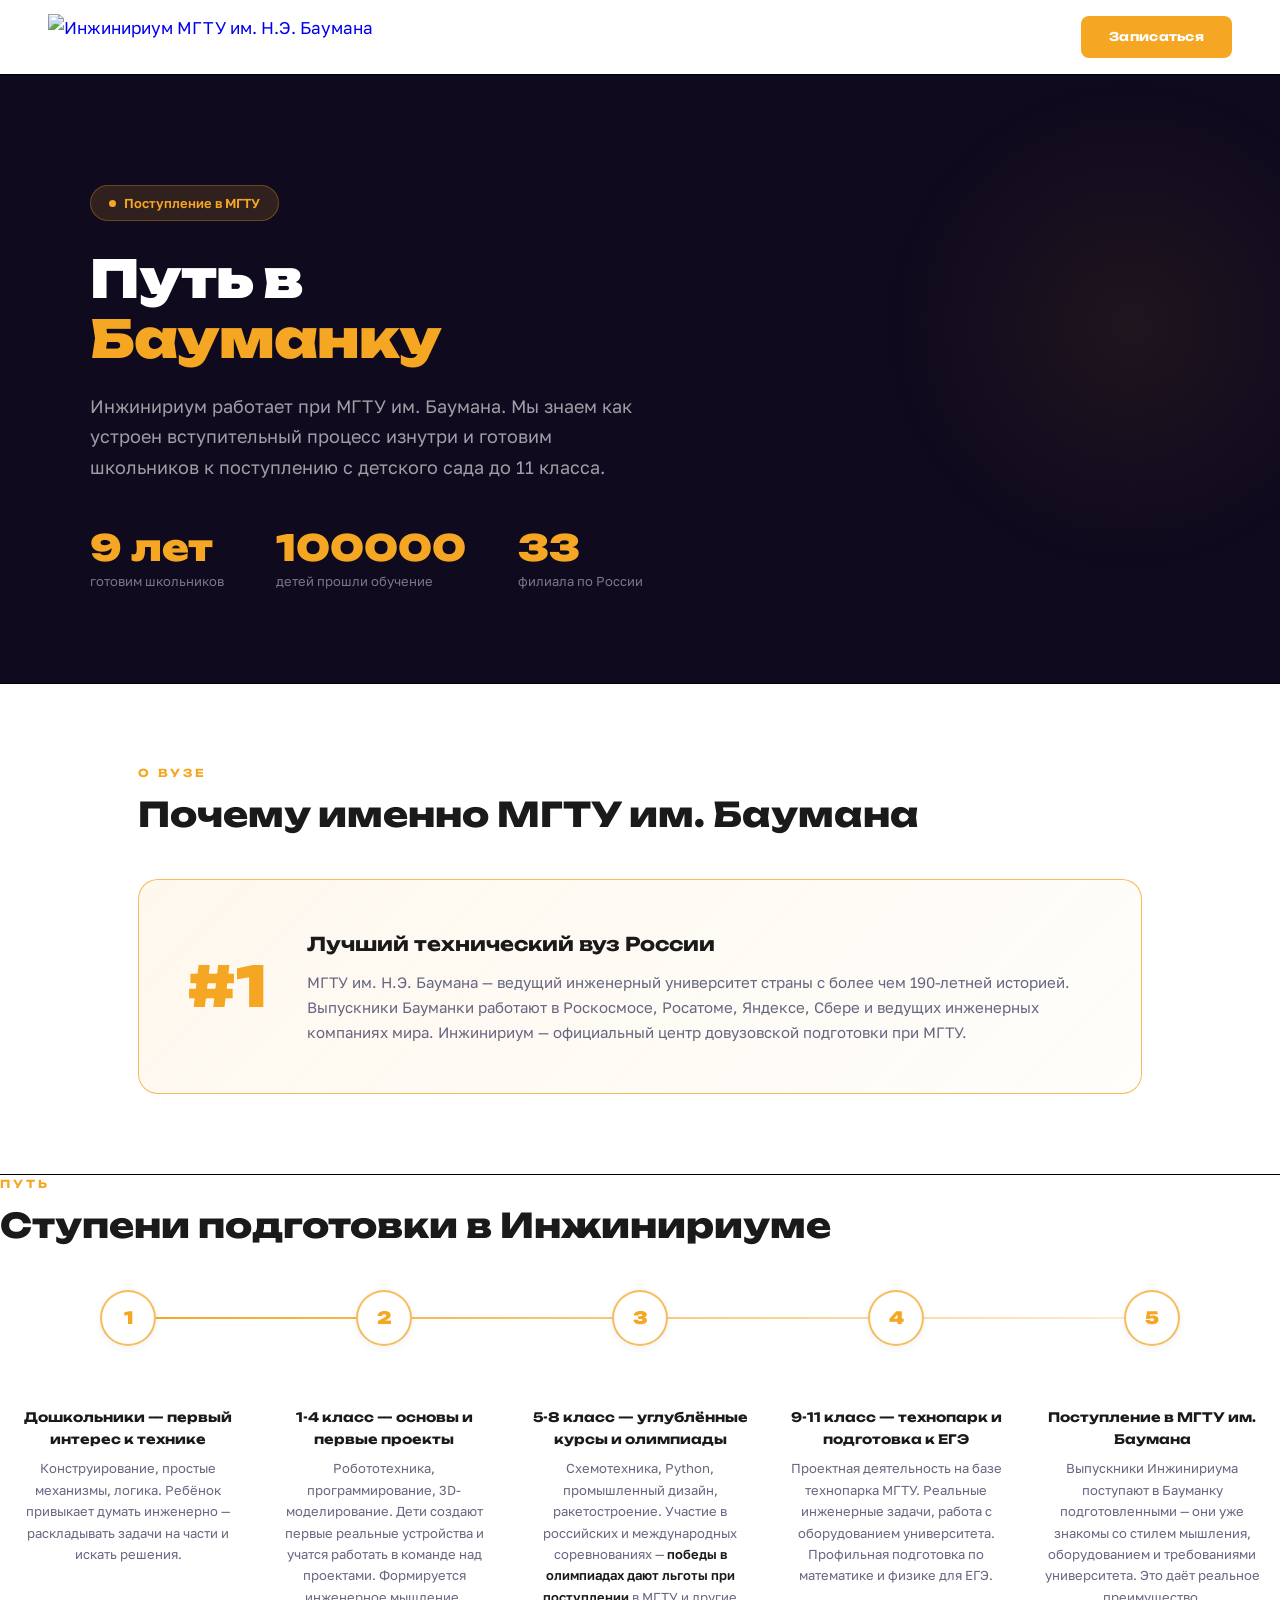
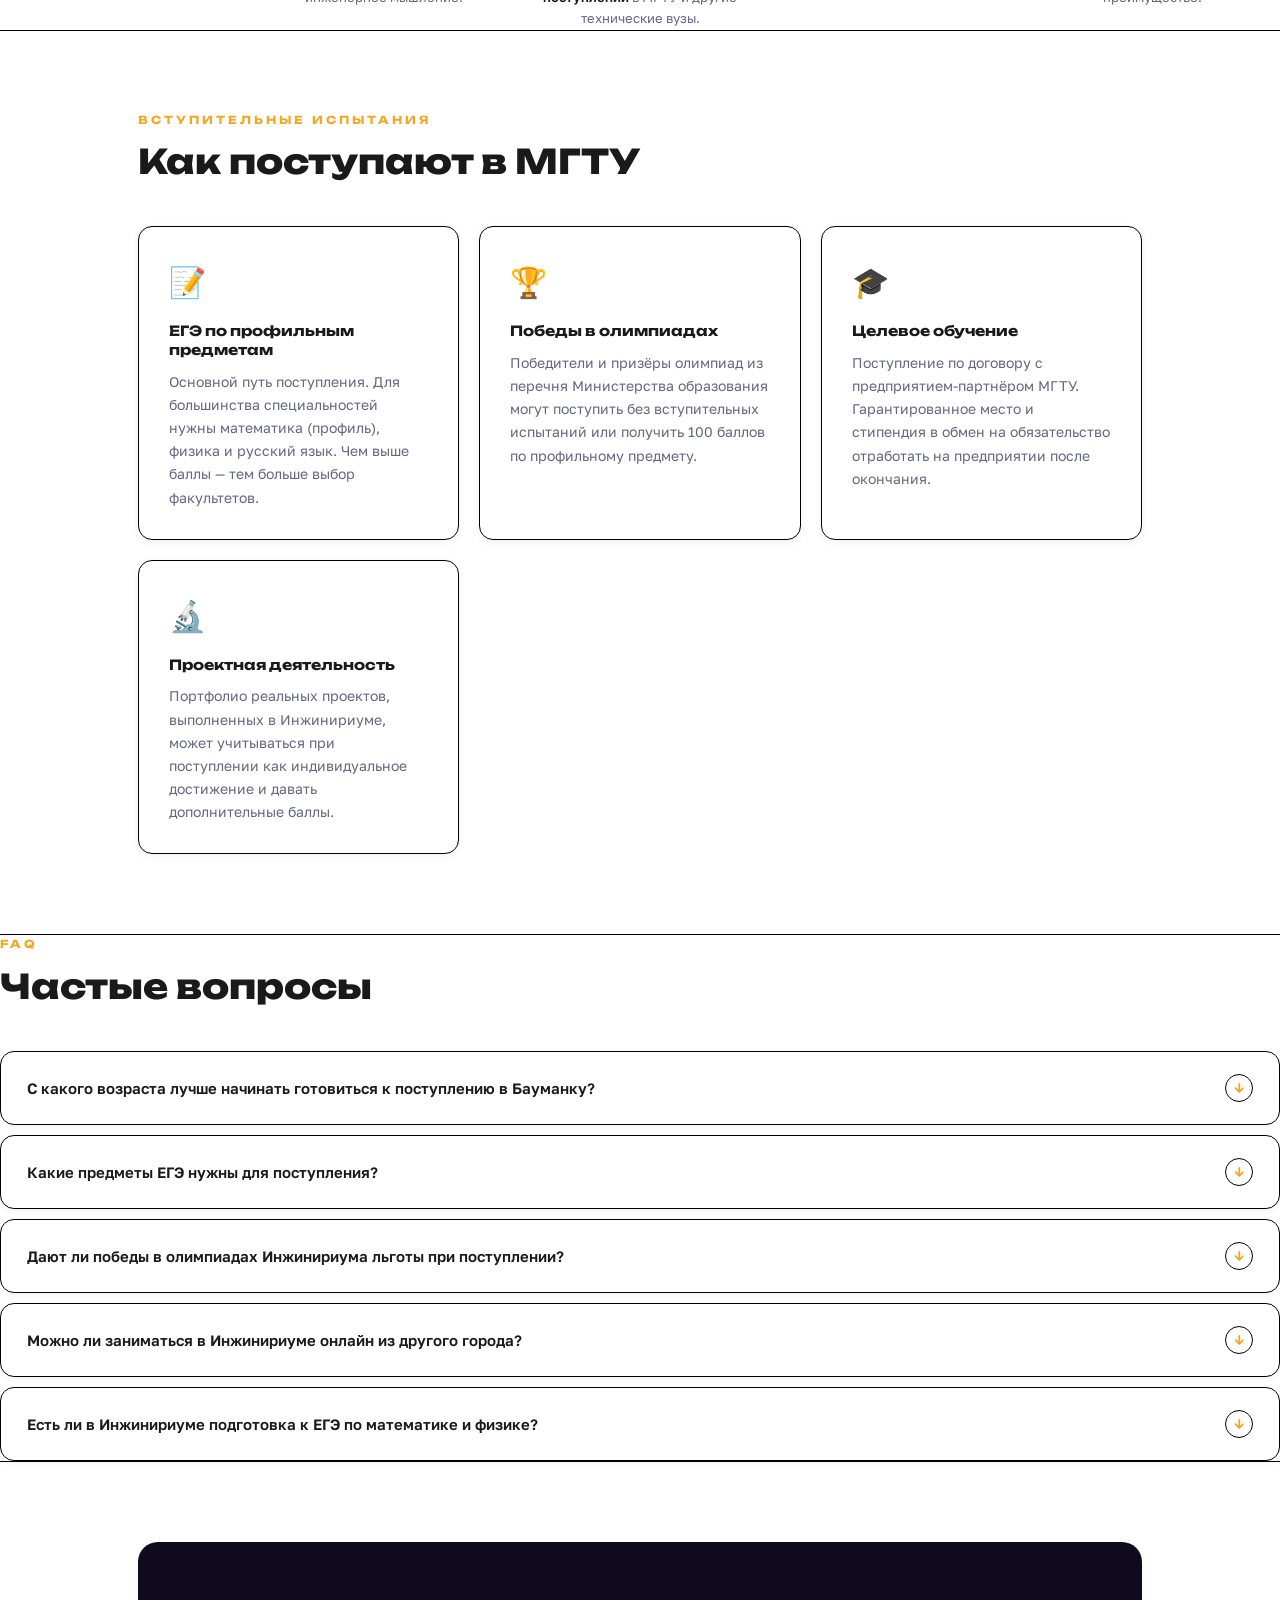
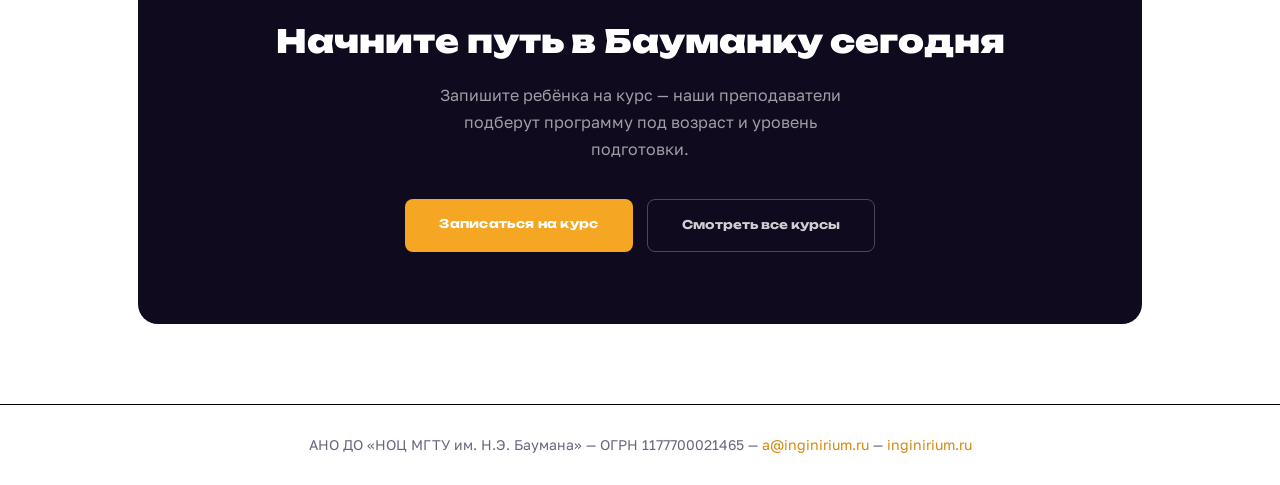
==== Pages/PageBvsu/index.html @ eb34a363 "Completed some pages finnaly" ====
<!DOCTYPE html>
<html lang="ru">
<head>
  <meta charset="UTF-8">
  <meta name="viewport" content="width=device-width, initial-scale=1.0">

  <title>Как поступить в МГТУ им. Баумана — Инжинириум</title>

  <meta name="Description" content="Как поступить в МГТУ им. Баумана после курсов Инжинириума. Ступени подготовки, олимпиады, ЕГЭ и советы от преподавателей Бауманки.">
  <meta property="og:title"       content="Как поступить в Бауманку — Инжинириум">
  <meta property="og:description" content="Инжинириум при МГТУ им. Баумана готовит школьников к поступлению в ведущий технический вуз страны. Узнайте с чего начать.">
  <meta property="og:url"         content="https://inginirium.ru/kak-postupit-v-bmstu/">
  <link rel="canonical"           href="https://inginirium.ru/kak-postupit-v-bmstu/">

  <link rel="preconnect" href="https://fonts.googleapis.com">
  <link href="https://fonts.googleapis.com/css2?family=Unbounded:wght@400;600;700;900&family=Golos+Text:wght@400;500;600&display=swap" rel="stylesheet">

  <link rel="stylesheet" href="style.css">
</head>
<body>

  <!-- ========== ШАПКА ========== -->
  <header class="header">
    <a href="https://inginirium.ru" class="header__logo">
      <img src="../../PageMaternskyKapital/src/logo.png" alt="Инжинириум МГТУ им. Н.Э. Баумана">
    </a>
    <a href="https://inginirium.ru/#zapisatsya" class="header__cta">Записаться</a>
  </header>


  <!-- ========== HERO ========== -->
  <div class="hero"><div class="hero__inner">
    <div class="hero__badge">
      <span class="hero__badge-dot"></span>
      Поступление в МГТУ
    </div>

    <h1 class="hero__title">
      Путь в<br>
      <em>Бауманку</em>
    </h1>

    <p class="hero__desc">
      Инжинириум работает при МГТУ им. Баумана. Мы знаем как устроен
      вступительный процесс изнутри и готовим школьников к поступлению
      с детского сада до 11 класса.
    </p>

    <div class="hero__stats">
      <div class="stat">
        <span class="stat__num" data-target="9" data-suffix=" лет">0</span>
        <span class="stat__label">готовим школьников</span>
      </div>
      <div class="stat">
        <span class="stat__num" data-target="100000" data-suffix="">0</span>
        <span class="stat__label">детей прошли обучение</span>
      </div>
      <div class="stat">
        <span class="stat__num" data-target="33" data-suffix="">0</span>
        <span class="stat__label">филиала по России</span>
      </div>
    </div>
  </div>

  </div></div>

  <div class="section-divider"></div>


  <!-- ========== ПОЧЕМУ БАУМАНКА ========== -->
  <section class="section">
    <p class="section__label">О вузе</p>
    <h2 class="section__title">Почему именно МГТУ им. Баумана</h2>

    <div class="highlight-box">
      <div class="highlight-box__amount">#1</div>
      <div class="highlight-box__text">
        <h3>Лучший технический вуз России</h3>
        <p>
          МГТУ им. Н.Э. Баумана — ведущий инженерный университет страны с более
          чем 190-летней историей. Выпускники Бауманки работают в Роскосмосе,
          Росатоме, Яндексе, Сбере и ведущих инженерных компаниях мира.
          Инжинириум — официальный центр довузовской подготовки при МГТУ.
        </p>
      </div>
    </div>
  </section>

  </div></div>

  <div class="section-divider"></div>


  <!-- ========== СТУПЕНИ ========== -->
  <section class="section--purple">
    <div class="section__inner">
      <p class="section__label">Путь</p>
      <h2 class="section__title">Ступени подготовки в Инжинириуме</h2>

      <div class="steps">

        <div class="step">
          <div class="step__num">1</div>
          <div class="step__content">
            <h3>Дошкольники — первый интерес к технике</h3>
            <p>
              Конструирование, простые механизмы, логика. Ребёнок привыкает
              думать инженерно — раскладывать задачи на части и искать решения.
            </p>
          </div>
        </div>

        <div class="step">
          <div class="step__num">2</div>
          <div class="step__content">
            <h3>1-4 класс — основы и первые проекты</h3>
            <p>
              Робототехника, программирование, 3D-моделирование. Дети создают
              первые реальные устройства и учатся работать в команде над
              проектами. Формируется инженерное мышление.
            </p>
          </div>
        </div>

        <div class="step">
          <div class="step__num">3</div>
          <div class="step__content">
            <h3>5-8 класс — углублённые курсы и олимпиады</h3>
            <p>
              Схемотехника, Python, промышленный дизайн, ракетостроение.
              Участие в российских и международных соревнованиях —
              <strong>победы в олимпиадах дают льготы при поступлении</strong>
              в МГТУ и другие технические вузы.
            </p>
          </div>
        </div>

        <div class="step">
          <div class="step__num">4</div>
          <div class="step__content">
            <h3>9-11 класс — технопарк и подготовка к ЕГЭ</h3>
            <p>
              Проектная деятельность на базе технопарка МГТУ. Реальные
              инженерные задачи, работа с оборудованием университета.
              Профильная подготовка по математике и физике для ЕГЭ.
            </p>
          </div>
        </div>

        <div class="step">
          <div class="step__num">5</div>
          <div class="step__content">
            <h3>Поступление в МГТУ им. Баумана</h3>
            <p>
              Выпускники Инжинириума поступают в Бауманку подготовленными —
              они уже знакомы со стилем мышления, оборудованием и требованиями
              университета. Это даёт реальное преимущество.
            </p>
          </div>
        </div>

      </div>
    </div>
  </section>

  </div></div>

  <div class="section-divider"></div>


  <!-- ========== КАК ПОСТУПИТЬ ========== -->
  <section class="section">
    <p class="section__label">Вступительные испытания</p>
    <h2 class="section__title">Как поступают в МГТУ</h2>

    <div class="cards">
      <div class="card">
        <span class="card__icon">📝</span>
        <h3>ЕГЭ по профильным предметам</h3>
        <p>Основной путь поступления. Для большинства специальностей нужны математика (профиль), физика и русский язык. Чем выше баллы — тем больше выбор факультетов.</p>
      </div>
      <div class="card">
        <span class="card__icon">🏆</span>
        <h3>Победы в олимпиадах</h3>
        <p>Победители и призёры олимпиад из перечня Министерства образования могут поступить без вступительных испытаний или получить 100 баллов по профильному предмету.</p>
      </div>
      <div class="card">
        <span class="card__icon">🎓</span>
        <h3>Целевое обучение</h3>
        <p>Поступление по договору с предприятием-партнёром МГТУ. Гарантированное место и стипендия в обмен на обязательство отработать на предприятии после окончания.</p>
      </div>
      <div class="card">
        <span class="card__icon">🔬</span>
        <h3>Проектная деятельность</h3>
        <p>Портфолио реальных проектов, выполненных в Инжинириуме, может учитываться при поступлении как индивидуальное достижение и давать дополнительные баллы.</p>
      </div>
    </div>
  </section>

  </div></div>

  <div class="section-divider"></div>


  <!-- ========== FAQ ========== -->
  <section class="section--purple">
    <div class="section__inner">
      <p class="section__label">FAQ</p>
      <h2 class="section__title">Частые вопросы</h2>

      <div class="faq">

        <div class="faq__item">
          <button class="faq__question">
            С какого возраста лучше начинать готовиться к поступлению в Бауманку?
            <div class="faq__arrow">↓</div>
          </button>
          <div class="faq__answer">
            <div class="faq__answer-inner">
              Чем раньше — тем лучше. Курсы Инжинириума начинаются с дошкольного возраста.
              Дети которые занимаются с 1-2 класса приходят в 9-11 класс уже с опытом
              реальных проектов, победами в олимпиадах и сформированным инженерным мышлением.
            </div>
          </div>
        </div>

        <div class="faq__item">
          <button class="faq__question">
            Какие предметы ЕГЭ нужны для поступления?
            <div class="faq__arrow">↓</div>
          </button>
          <div class="faq__answer">
            <div class="faq__answer-inner">
              Для большинства инженерных специальностей МГТУ нужны математика (профильный уровень),
              физика и русский язык. Для IT-направлений вместо физики может потребоваться
              информатика. Точный набор зависит от выбранного факультета.
            </div>
          </div>
        </div>

        <div class="faq__item">
          <button class="faq__question">
            Дают ли победы в олимпиадах Инжинириума льготы при поступлении?
            <div class="faq__arrow">↓</div>
          </button>
          <div class="faq__answer">
            <div class="faq__answer-inner">
              Льготы при поступлении дают только олимпиады из официального перечня
              Министерства образования. Мы готовим детей к участию именно в таких
              соревнованиях — российских и международных чемпионатах профессионального мастерства.
            </div>
          </div>
        </div>

        <div class="faq__item">
          <button class="faq__question">
            Можно ли заниматься в Инжинириуме онлайн из другого города?
            <div class="faq__arrow">↓</div>
          </button>
          <div class="faq__answer">
            <div class="faq__answer-inner">
              Да. У нас есть онлайн-формат обучения по большинству курсов.
              Занятия проходят в прямом эфире с преподавателем, есть домашние задания
              и проверка работ. Программа идентична очному формату.
            </div>
          </div>
        </div>

        <div class="faq__item">
          <button class="faq__question">
            Есть ли в Инжинириуме подготовка к ЕГЭ по математике и физике?
            <div class="faq__arrow">↓</div>
          </button>
          <div class="faq__answer">
            <div class="faq__answer-inner">
              Да. В программе технопарка для 9-11 классов есть профильная подготовка
              по математике и физике с фокусом на формат ЕГЭ. Занятия ведут
              преподаватели МГТУ им. Баумана.
            </div>
          </div>
        </div>

      </div>
    </div>
  </section>

  </div></div>

  <div class="section-divider"></div>


  <!-- ========== CTA ========== -->
  <section class="section">
    <div class="cta">
      <h2>Начните путь в Бауманку сегодня</h2>
      <p>Запишите ребёнка на курс — наши преподаватели подберут программу под возраст и уровень подготовки.</p>
      <div class="cta__buttons">
        <a href="https://inginirium.ru/#zapisatsya" class="btn-primary">Записаться на курс</a>
        <a href="https://inginirium.ru/courses/"    class="btn-secondary">Смотреть все курсы</a>
      </div>
    </div>
  </section>


  <!-- ========== FOOTER ========== -->
  <footer class="footer">
    <p>
      АНО ДО «НОЦ МГТУ им. Н.Э. Баумана» — ОГРН&nbsp;1177700021465 —
      <a href="mailto:a@inginirium.ru">a@inginirium.ru</a> —
      <a href="https://inginirium.ru">inginirium.ru</a>
    </p>
  </footer>

  <script src="main.js"></script>

</body>
</html>
---- Pages/PageBvsu/style.css ----
/* =============================================
   ИНЖИНИРИУМ — Страница материнского капитала
   style.css
   ============================================= */

/* === ПЕРЕМЕННЫЕ === */
:root {
  --gold:        #F5A623;
  --gold-dark:   #D4880A;
  --gold-light:  rgba(245,166,35,0.1);
  --gold-border: rgba(245, 165, 35, 0.738);
  --purple: #813f8e;
  --purple-dark: #592c62;

  --bg:          #FFFFFF;
  --bg-section:  #F8F8F8;
  --bg-card:     #FFFFFF;

  --text:        #1A1A1A;
  --text-muted:  #666680;
  --border:      #000000;

  --font-head:   'Unbounded', sans-serif;
  --font-body:   'Golos Text', sans-serif;

  --radius-sm:   8px;
  --radius-md:   14px;
  --radius-lg:   20px;

  --shadow-sm:   0 2px 8px rgba(0,0,0,0.06);
  --shadow-md:   0 6px 24px rgba(0,0,0,0.08);
  --shadow-gold: 0 10px 30px rgba(245,166,35,0.35);
  --shadow-purple: 0 10px 30px rgba(192, 0, 231, 0.35);
}

/* === СБРОС === */
*, *::before, *::after {
  box-sizing: border-box;
  margin: 0;
  padding: 0;
}

html {
  scroll-behavior: smooth;
}

body {
  background: var(--bg);
  color: var(--text);
  font-family: var(--font-body);
  font-size: 17px;
  line-height: 1.7;
  overflow-x: hidden;
}

/* =============================================
   HEADER
   ============================================= */
.header {
  position: sticky;
  top: 0;
  z-index: 100;
  background: rgba(255,255,255,0.95);
  backdrop-filter: blur(12px);
  border-bottom: 1px solid var(--border);
  padding: 14px 48px;
  display: flex;
  align-items: center;
  justify-content: space-between;
  opacity: 0;
  transform: translateY(-16px);
  animation: fadeDown 0.5s ease forwards 0.1s;
}

.header__logo {
  display: flex;
  align-items: center;
  text-decoration: none;
}

.header__logo img {
  height: 46px;
  width: auto;
  display: block;
}

.header__cta {
  background: var(--gold);
  color: #fff;
  padding: 11px 28px;
  border-radius: var(--radius-sm);
  font-family: var(--font-head);
  font-size: 12px;
  font-weight: 700;
  text-decoration: none;
  letter-spacing: 0.3px;
  transition: background 0.2s, transform 0.2s, box-shadow 0.2s;
}

.header__cta:hover {
  background: var(--purple);
  transform: translateY(-2px);
}

/* =============================================
   HERO
   ============================================= */
.hero {
  padding: 96px 48px 80px;
  max-width: 1100px;
  margin: 0 auto;
  position: relative;
}

.hero::after {
  content: '';
  position: absolute;
  top: 0;
  right: -100px;
  width: 500px;
  height: 500px;
  background: radial-gradient(circle, rgba(245,166,35,0.07) 0%, transparent 70%);
  pointer-events: none;
}

.hero__badge {
  display: inline-flex;
  align-items: center;
  gap: 8px;
  background: var(--gold-light);
  border: 1px solid var(--gold-border);
  border-radius: 100px;
  padding: 6px 18px;
  font-size: 13px;
  font-weight: 600;
  color: var(--gold-dark);
  margin-bottom: 28px;
  opacity: 0;
  animation: fadeUp 0.6s ease forwards 0.3s;
}

.hero__badge-dot {
  width: 7px;
  height: 7px;
  border-radius: 50%;
  background: var(--gold);
  animation: pulse 2s infinite;
  flex-shrink: 0;
}

.hero__title {
  font-family: var(--font-head);
  font-size: clamp(30px, 4.5vw, 52px);
  font-weight: 900;
  line-height: 1.15;
  letter-spacing: -1px;
  color: var(--text);
  margin-bottom: 22px;
  opacity: 0;
  animation: fadeUp 0.6s ease forwards 0.4s;
}

.hero__title em {
  font-style: normal;
  color: var(--gold);
}

.hero__desc {
  font-size: 18px;
  color: var(--text-muted);
  max-width: 560px;
  margin-bottom: 48px;
  opacity: 0;
  animation: fadeUp 0.6s ease forwards 0.5s;
}

.hero__stats {
  display: flex;
  gap: 52px;
  flex-wrap: wrap;
  opacity: 0;
  animation: fadeUp 0.6s ease forwards 0.6s;
}

.stat {
  display: flex;
  flex-direction: column;
}

.stat__num {
  font-family: var(--font-head);
  font-size: 36px;
  font-weight: 900;
  color: var(--gold);
  line-height: 1;
}

.stat__label {
  font-size: 13px;
  color: var(--text-muted);
  margin-top: 4px;
}

/* =============================================
   ОБЩИЕ ЭЛЕМЕНТЫ СЕКЦИЙ
   ============================================= */
.section {
  padding: 80px 48px;
  max-width: 1100px;
  margin: 0 auto;
}

.section--gray {
  max-width: 100%;
  background: var(--bg-section);
  padding: 80px 0;
}

.section--gray .section__inner {
  max-width: 1100px;
  margin: 0 auto;
  padding: 0 48px;
}

.section__label {
  font-family: var(--font-head);
  font-size: 11px;
  font-weight: 700;
  letter-spacing: 3px;
  text-transform: uppercase;
  color: var(--gold);
  margin-bottom: 12px;
}

.section__title {
  font-family: var(--font-head);
  font-size: clamp(22px, 2.8vw, 34px);
  font-weight: 800;
  color: var(--text);
  line-height: 1.2;
  margin-bottom: 44px;
}

.section-divider {
  width: 100%;
  height: 1px;
  background: var(--border);
}

/* =============================================
   HIGHLIGHT BOX
   ============================================= */
.highlight-box {
  background: linear-gradient(135deg, rgba(245,166,35,0.08), rgba(245,166,35,0.02));
  border: 1px solid var(--gold-border);
  border-radius: var(--radius-lg);
  padding: 48px;
  display: flex;
  gap: 40px;
  align-items: center;
}

.highlight-box__amount {
  font-family: var(--font-head);
  font-size: 56px;
  font-weight: 900;
  color: var(--gold);
  line-height: 1;
  white-space: nowrap;
  flex-shrink: 0;
}

.highlight-box__amount sup {
  font-size: 28px;
}

.highlight-box__text h3 {
  font-family: var(--font-head);
  font-size: 19px;
  font-weight: 700;
  color: var(--text);
  margin-bottom: 10px;
}

.highlight-box__text p {
  color: var(--text-muted);
  font-size: 15px;
  line-height: 1.65;
}

/* =============================================
   ШАГИ
   ============================================= */
.steps {
  display: flex;
  flex-direction: column;
  position: relative;
}

.steps::before {
  content: '';
  position: absolute;
  left: 27px;
  top: 56px;
  bottom: 56px;
  width: 2px;
  background: linear-gradient(to bottom, var(--gold), transparent);
}

.step {
  display: flex;
  gap: 28px;
  align-items: flex-start;
  padding: 28px 0;
  /* JS-анимация */
  opacity: 0;
  transform: translateX(-24px);
  transition: opacity 0.55s ease, transform 0.55s ease;
}

.step.is-visible {
  opacity: 1;
  transform: translateX(0);
}

.step__num {
  width: 56px;
  height: 56px;
  flex-shrink: 0;
  background: var(--bg);
  border: 2px solid var(--gold-border);
  border-radius: 50%;
  display: flex;
  align-items: center;
  justify-content: center;
  font-family: var(--font-head);
  font-size: 17px;
  font-weight: 900;
  color: var(--gold);
  position: relative;
  z-index: 1;
  box-shadow: var(--shadow-sm);
  transition: background 0.25s, color 0.25s, border-color 0.25s, box-shadow 0.25s;
}

.step:hover .step__num {
  background: var(--gold);
  color: #fff;
  border-color: var(--gold);
  box-shadow: var(--shadow-gold);
}

.step__content h3 {
  font-family: var(--font-head);
  font-size: 17px;
  font-weight: 700;
  color: var(--text);
  margin-bottom: 8px;
  margin-top: 12px;
}

.step__content p {
  color: var(--text-muted);
  font-size: 15px;
  line-height: 1.65;
}

.step__content p strong {
  color: var(--text);
  font-weight: 600;
}

/* =============================================
   КАРТОЧКИ
   ============================================= */
.cards {
  display: grid;
  grid-template-columns: repeat(auto-fit, minmax(240px, 1fr));
  gap: 20px;
}

.card {
  background: var(--bg-card);
  border: 1px solid var(--border);
  border-radius: var(--radius-md);
  padding: 30px;
  box-shadow: var(--shadow-sm);
  /* JS-анимация */
  opacity: 0;
  transform: translateY(24px);
  transition: opacity 0.5s ease, transform 0.5s ease, border-color 0.25s, box-shadow 0.25s;
}

.card.is-visible {
  opacity: 1;
  transform: translateY(0);
}

.card:hover {
  border-color: var(--gold-border);
  box-shadow: var(--shadow-md);
}

.card__icon {
  font-size: 30px;
  margin-bottom: 14px;
  display: block;
}

.card h3 {
  font-family: var(--font-head);
  font-size: 14px;
  font-weight: 700;
  color: var(--text);
  margin-bottom: 10px;
  line-height: 1.35;
}

.card p {
  color: var(--text-muted);
  font-size: 14px;
  line-height: 1.65;
}

/* =============================================
   ДОКУМЕНТЫ
   ============================================= */
.docs-grid {
  display: grid;
  grid-template-columns: repeat(auto-fit, minmax(240px, 1fr));
  gap: 14px;
}

.doc-item {
  display: flex;
  align-items: center;
  gap: 16px;
  background: var(--bg-card);
  border: 1px solid var(--border);
  border-radius: var(--radius-md);
  padding: 18px 22px;
  box-shadow: var(--shadow-sm);
  /* JS-анимация */
  opacity: 0;
  transform: translateY(16px);
  transition: opacity 0.45s ease, transform 0.45s ease, border-color 0.25s;
}

.doc-item.is-visible {
  opacity: 1;
  transform: translateY(0);
}

.doc-item:hover {
  border-color: var(--gold-border);
}

.doc-item__icon {
  width: 40px;
  height: 40px;
  background: var(--gold-light);
  border-radius: 10px;
  display: flex;
  align-items: center;
  justify-content: center;
  font-size: 20px;
  flex-shrink: 0;
}

.doc-item__text {
  font-size: 14px;
  color: var(--text);
  font-weight: 500;
  line-height: 1.4;
}

.doc-item__body {
  display: flex;
  flex-direction: column;
  gap: 10px;
}

.doc-item__download {
  display: inline-flex;
  align-items: center;
  gap: 6px;
  font-size: 13px;
  font-weight: 600;
  color: var(--gold-dark);
  background: var(--gold-light);
  border: 1px solid var(--gold-border);
  border-radius: 6px;
  padding: 6px 12px;
  transition: background 0.2s, transform 0.2s, box-shadow 0.2s;
}

.doc-item__download:hover {
  background: var(--gold);
  color: #fff;
  transform: translateY(-2px);
  box-shadow: 0 6px 16px rgba(245,166,35,0.35);
}

/* =============================================
   FAQ
   ============================================= */
.faq {
  display: flex;
  flex-direction: column;
  gap: 10px;
}

.faq__item {
  background: var(--bg-card);
  border: 1px solid var(--border);
  border-radius: var(--radius-md);
  overflow: hidden;
  box-shadow: var(--shadow-sm);
  /* JS-анимация */
  opacity: 0;
  transform: translateY(16px);
  transition: opacity 0.45s ease, transform 0.45s ease, border-color 0.25s;
}

.faq__item.is-visible {
  opacity: 1;
  transform: translateY(0);
}

.faq__item.is-open {
  border-color: var(--gold-border);
}

.faq__question {
  width: 100%;
  background: none;
  border: none;
  padding: 22px 26px;
  display: flex;
  align-items: center;
  justify-content: space-between;
  gap: 20px;
  cursor: pointer;
  font-family: var(--font-body);
  font-size: 15px;
  font-weight: 600;
  color: var(--text);
  text-align: left;
  transition: color 0.2s;
}

.faq__question:hover {
  color: var(--gold-dark);
}

.faq__arrow {
  width: 28px;
  height: 28px;
  border: 1px solid var(--border);
  border-radius: 50%;
  display: flex;
  align-items: center;
  justify-content: center;
  flex-shrink: 0;
  font-size: 14px;
  color: var(--gold);
  transition: transform 0.3s, background 0.3s, color 0.3s;
}

.faq__item.is-open .faq__arrow {
  transform: rotate(180deg);
  background: var(--gold);
  color: #fff;
}

.faq__answer {
  max-height: 0;
  overflow: hidden;
  transition: max-height 0.4s ease;
}

.faq__answer-inner {
  padding: 0 26px 22px;
  color: var(--text-muted);
  font-size: 15px;
  line-height: 1.7;
}

/* =============================================
   CTA
   ============================================= */
.cta {
  background: var(--text);
  border-radius: var(--radius-lg);
  padding: 72px 48px;
  text-align: center;
  /* JS-анимация */
  opacity: 0;
  transform: translateY(24px);
  transition: opacity 0.55s ease, transform 0.55s ease;
}

.cta.is-visible {
  opacity: 1;
  transform: translateY(0);
}

.cta h2 {
  font-family: var(--font-head);
  font-size: clamp(20px, 2.8vw, 32px);
  font-weight: 900;
  color: #fff;
  margin-bottom: 14px;
}

.cta p {
  color: rgba(255,255,255,0.6);
  font-size: 16px;
  margin-bottom: 36px;
  max-width: 440px;
  margin-left: auto;
  margin-right: auto;
}

.cta__buttons {
  display: flex;
  gap: 14px;
  justify-content: center;
  flex-wrap: wrap;
}

.btn-primary {
  background: var(--gold);
  color: #fff;
  padding: 15px 34px;
  border-radius: var(--radius-sm);
  font-family: var(--font-head);
  font-size: 12px;
  font-weight: 700;
  text-decoration: none;
  letter-spacing: 0.3px;
  transition: background 0.2s, transform 0.2s, box-shadow 0.2s;
  display: inline-block;
}

.btn-primary:hover {
  background: var(--gold-dark);
  transform: translateY(-2px);
  box-shadow: var(--shadow-gold);
}

.btn-secondary {
  background: var(--purple);
  color: #fff;
  padding: 15px 34px;
  border-radius: var(--radius-sm);
  font-family: var(--font-head);
  font-size: 12px;
  font-weight: 700;
  text-decoration: none;
  border: 1px solid rgba(0, 0, 0, 0.2);
  transition: border-color 0.2s, color 0.2s;
  display: inline-block;
}

.btn-secondary:hover {
  border-color: var(--purple-dark);
  transform: translateY(-2px);
  box-shadow: var(--shadow-purple);
  color: #fff;
}

/* =============================================
   FOOTER
   ============================================= */
.footer {
  border-top: 1px solid var(--border);
  padding: 28px 48px;
  text-align: center;
  color: var(--text-muted);
  font-size: 14px;
}

.footer a {
  color: var(--gold-dark);
  text-decoration: none;
}

.footer a:hover {
  text-decoration: underline;
}

/* =============================================
   АНИМАЦИИ
   ============================================= */
@keyframes fadeUp {
  from { opacity: 0; transform: translateY(20px); }
  to   { opacity: 1; transform: translateY(0); }
}

@keyframes fadeDown {
  from { opacity: 0; transform: translateY(-16px); }
  to   { opacity: 1; transform: translateY(0); }
}

@keyframes pulse {
  0%, 100% { opacity: 1; transform: scale(1); }
  50%       { opacity: 0.4; transform: scale(0.75); }
}

/* =============================================
   АДАПТИВ
   ============================================= */
@media (max-width: 860px) {
  .header { padding: 14px 20px; }

  .hero,
  .section { padding: 60px 20px; }

  .section--gray .section__inner { padding: 0 20px; }

  .hero__stats { gap: 28px; }

  .highlight-box {
    flex-direction: column;
    text-align: center;
    padding: 32px 24px;
  }

  .highlight-box__amount { font-size: 44px; }

  .steps::before { left: 21px; }
  .step__num { width: 44px; height: 44px; font-size: 14px; }

  .cta { padding: 48px 24px; }

  .footer { padding: 24px 20px; }
}

/* =============================================
   BMSTU — уникальные стили компоновки
   ============================================= */

/* Hero — тёмный на весь экран */
.hero {
  background: #0F0A1E;
  max-width: 100%;
  padding: 110px 48px 90px;
  margin: 0;
}
.hero__inner {
  max-width: 1100px;
  margin: 0 auto;
}
.hero__title em { color: var(--gold); }
.hero__title { color: #fff; }
.hero__desc { color: rgba(255,255,255,0.6); }
.hero__badge {
  background: rgba(245,166,35,0.15);
  border-color: rgba(245,166,35,0.3);
  color: var(--gold);
}
.hero__badge-dot { background: var(--gold); }
.stat__label { color: rgba(255,255,255,0.45); }

/* Горизонтальный таймлайн ступеней */
.steps {
  display: grid;
  grid-template-columns: repeat(5, 1fr);
  gap: 0;
  position: relative;
}
.steps::before {
  content: '';
  position: absolute;
  top: 27px; left: 10%; right: 10%;
  height: 2px;
  background: linear-gradient(to right, var(--gold), rgba(245,166,35,0.2));
  bottom: auto; width: auto;
}
.step {
  flex-direction: column;
  align-items: center;
  text-align: center;
  padding: 0 12px;
  opacity: 0;
  transform: translateY(24px);
  transition: opacity 0.5s ease, transform 0.5s ease;
}
.step.is-visible { opacity: 1; transform: translateY(0); }
.step__num {
  margin-bottom: 20px;
  position: relative; z-index: 1;
}
.step__content h3 { font-size: 13px; }
.step__content p { font-size: 13px; }

/* CTA с другим фоном */
.cta { background: #0F0A1E; }
.cta h2 { color: #fff; }
.cta p { color: rgba(255,255,255,0.6); }
.btn-primary { background: var(--gold); }
.btn-primary:hover { background: var(--gold-dark); }
.btn-secondary {
  background: transparent;
  color: rgba(255,255,255,0.8);
  border-color: rgba(255,255,255,0.25);
}
.btn-secondary:hover {
  background: rgba(255,255,255,0.08);
  border-color: rgba(255,255,255,0.6);
  color: #fff;
}

/* Адаптив таймлайна */
@media (max-width: 860px) {
  .hero { padding: 60px 20px; }
  .steps {
    grid-template-columns: 1fr;
    gap: 16px;
  }
  .steps::before { display: none; }
  .step {
    flex-direction: row;
    text-align: left;
    align-items: flex-start;
    gap: 20px;
  }
  .step__num { margin-bottom: 0; flex-shrink: 0; }
}
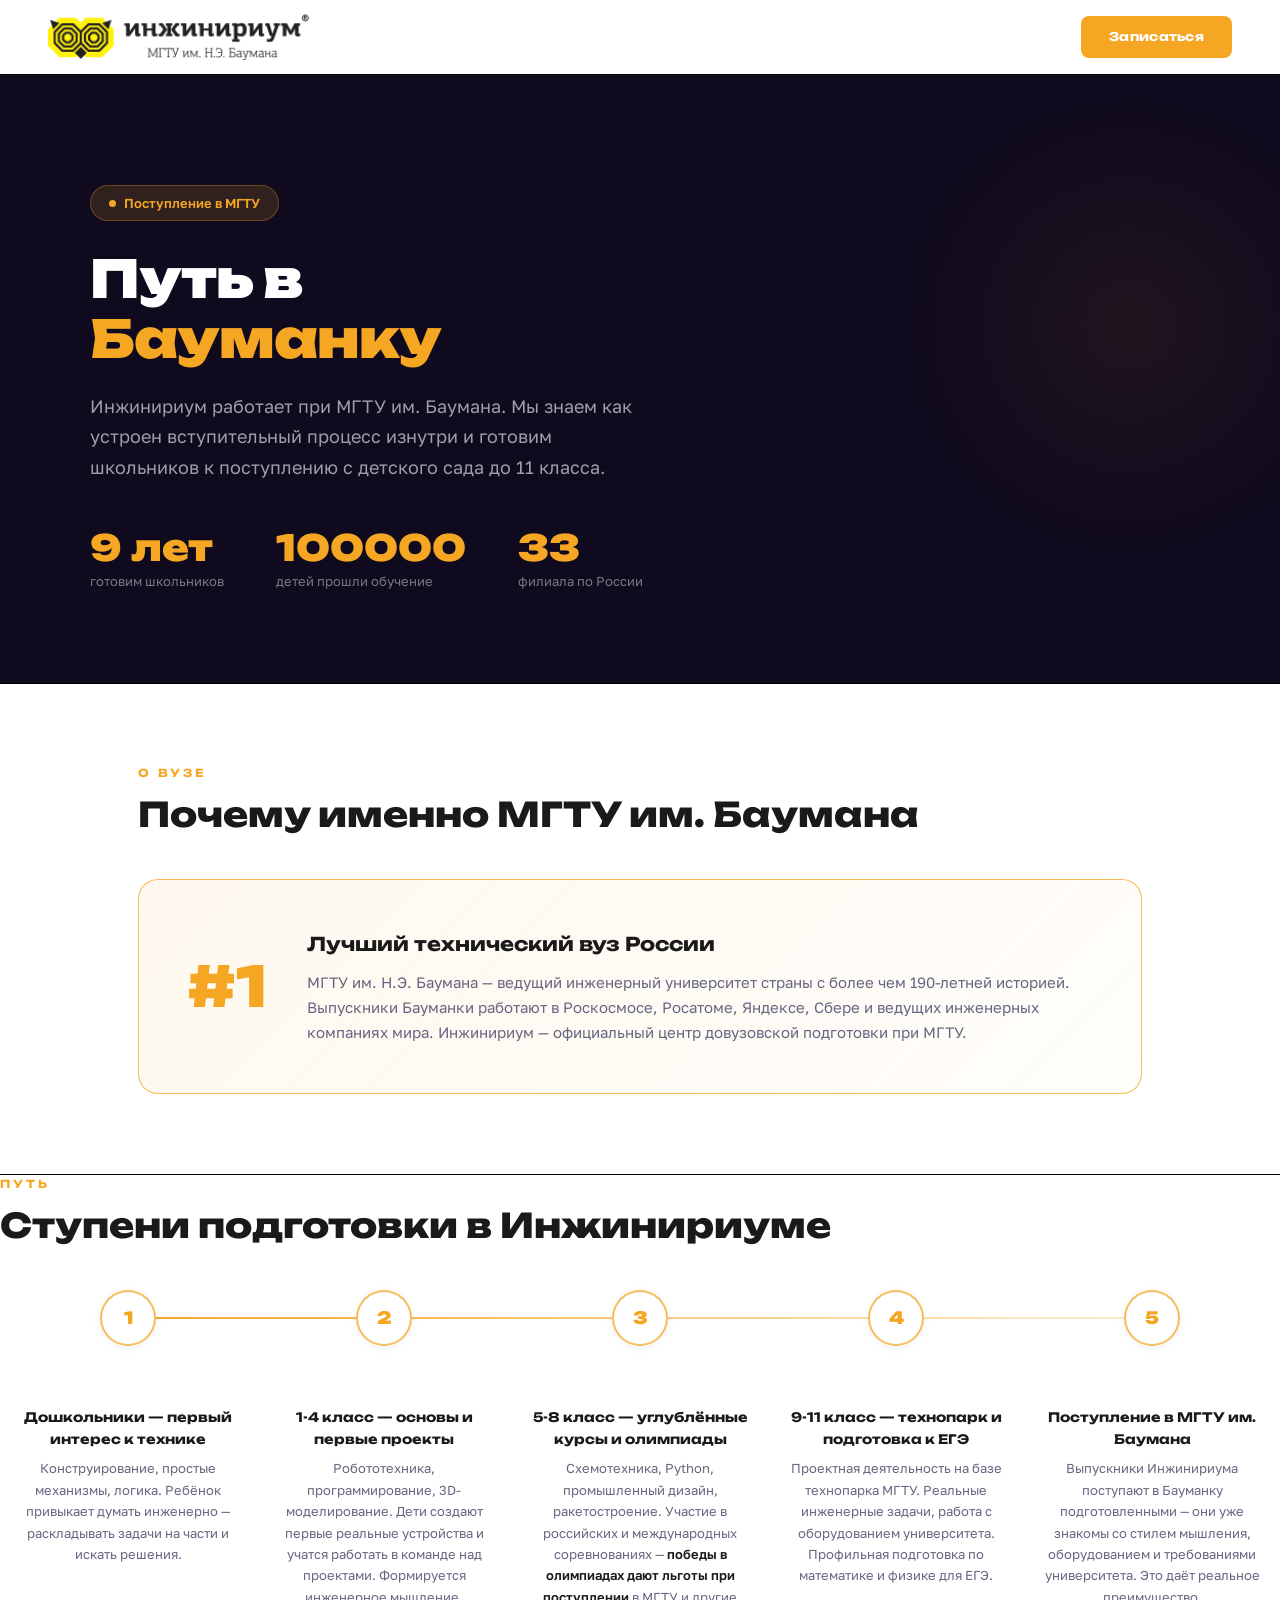
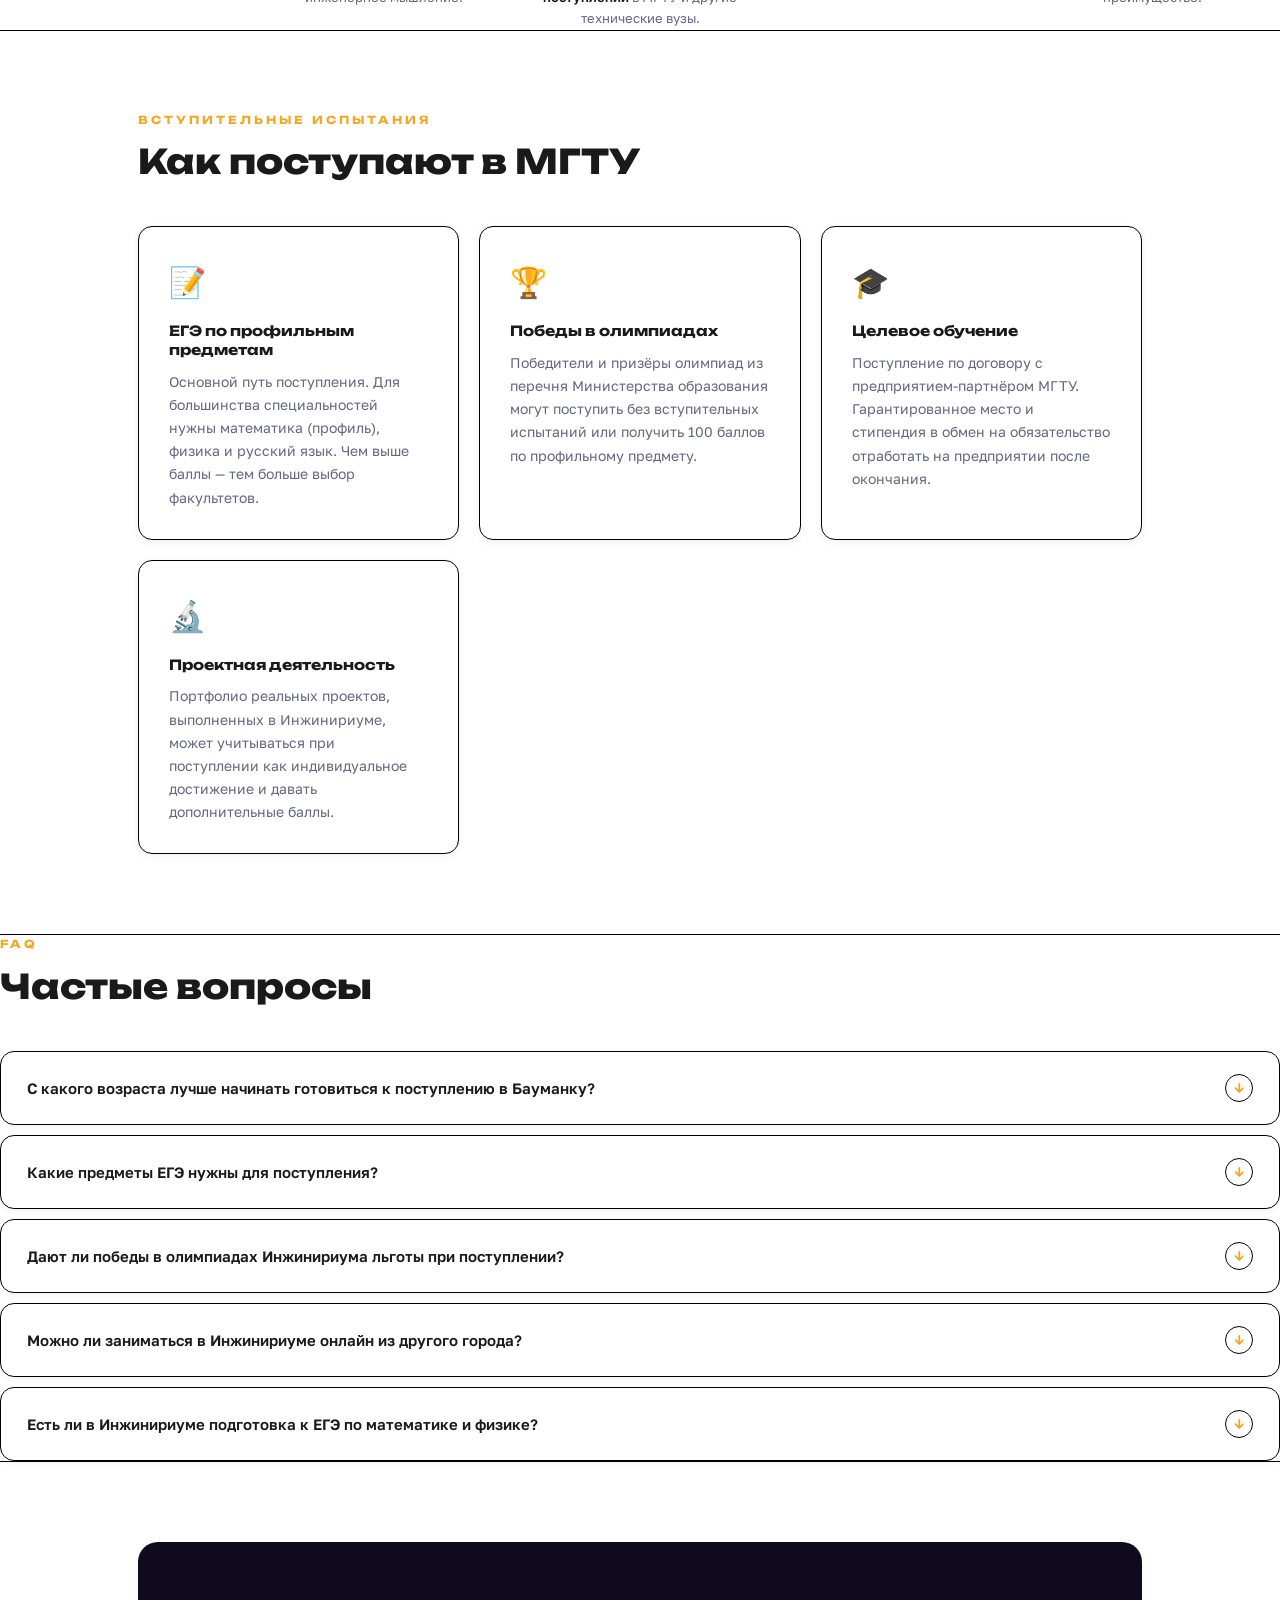
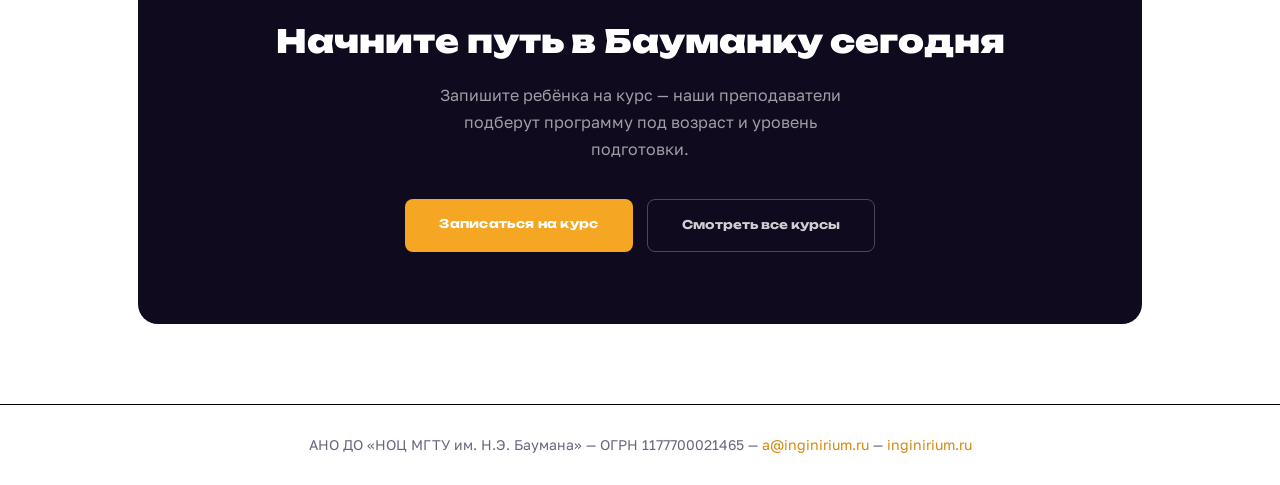
==== commit b67fcd3a: "Completed" ====
--- a/Pages/PageBvsu/index.html
+++ b/Pages/PageBvsu/index.html
@@ -22,7 +22,7 @@
   <!-- ========== ШАПКА ========== -->
   <header class="header">
     <a href="https://inginirium.ru" class="header__logo">
-      <img src="../../PageMaternskyKapital/src/logo.png" alt="Инжинириум МГТУ им. Н.Э. Баумана">
+      <img src="../PageMaternskyKapital/src/img/logo.png" alt="Инжинириум МГТУ им. Н.Э. Баумана">
     </a>
     <a href="https://inginirium.ru/#zapisatsya" class="header__cta">Записаться</a>
   </header>
